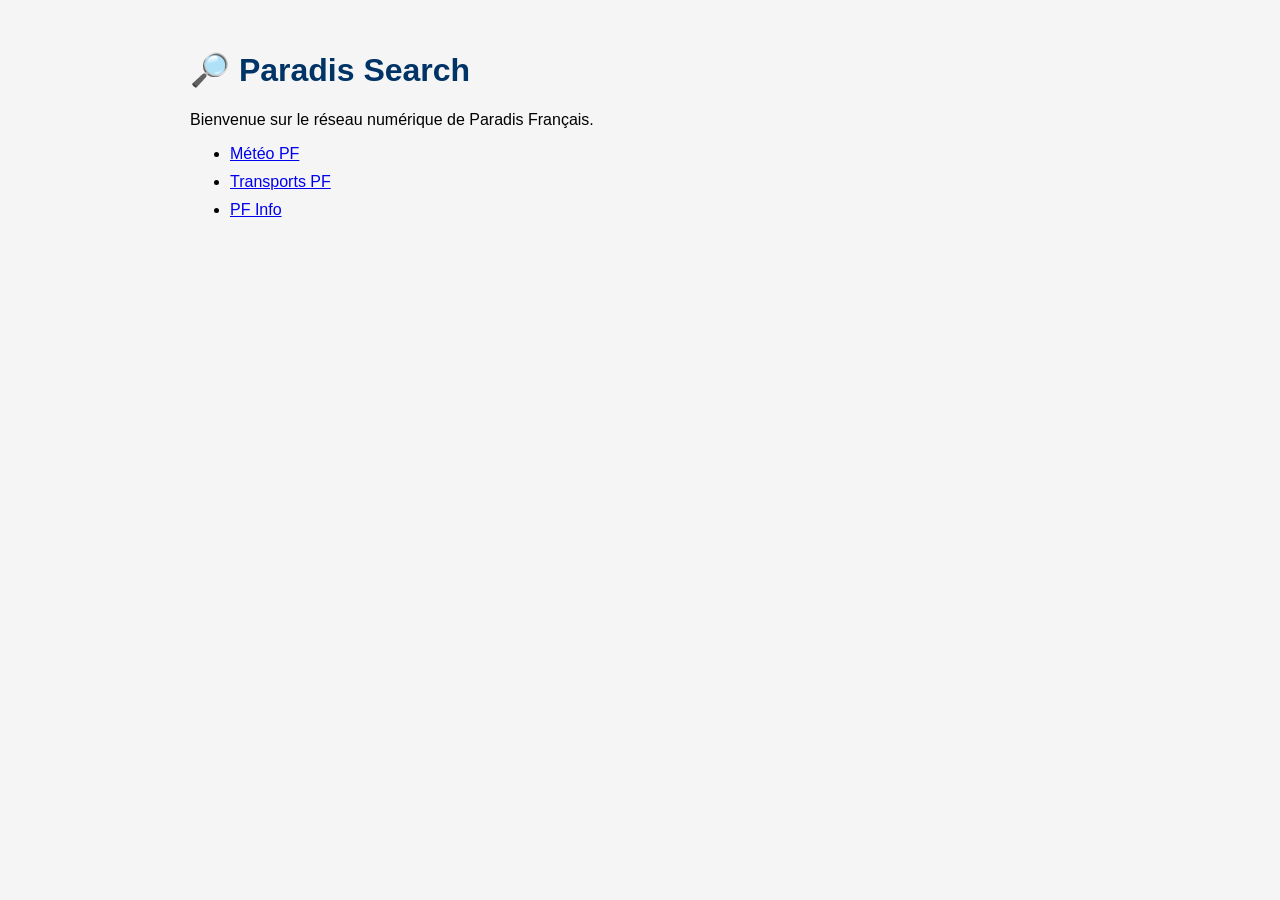
==== index.html @ ff1079b0 "Add files via upload" ====
<!DOCTYPE html>
<html lang="fr">
<head>
<meta charset="UTF-8">
<title>Paradis Search</title>
<link rel="stylesheet" href="style.css">
</head>
<body>
<h1>🔎 Paradis Search</h1>
<p>Bienvenue sur le réseau numérique de Paradis Français.</p>
<ul>
<li><a href="meteo.html">Météo PF</a></li>
<li><a href="transports.html">Transports PF</a></li>
<li><a href="pfinfo.html">PF Info</a></li>
</ul>
</body>
</html>
---- style.css ----
body{font-family:Arial,sans-serif;max-width:900px;margin:auto;padding:30px;background:#f5f5f5;}h1{color:#003366;}a{display:block;margin:10px 0;}
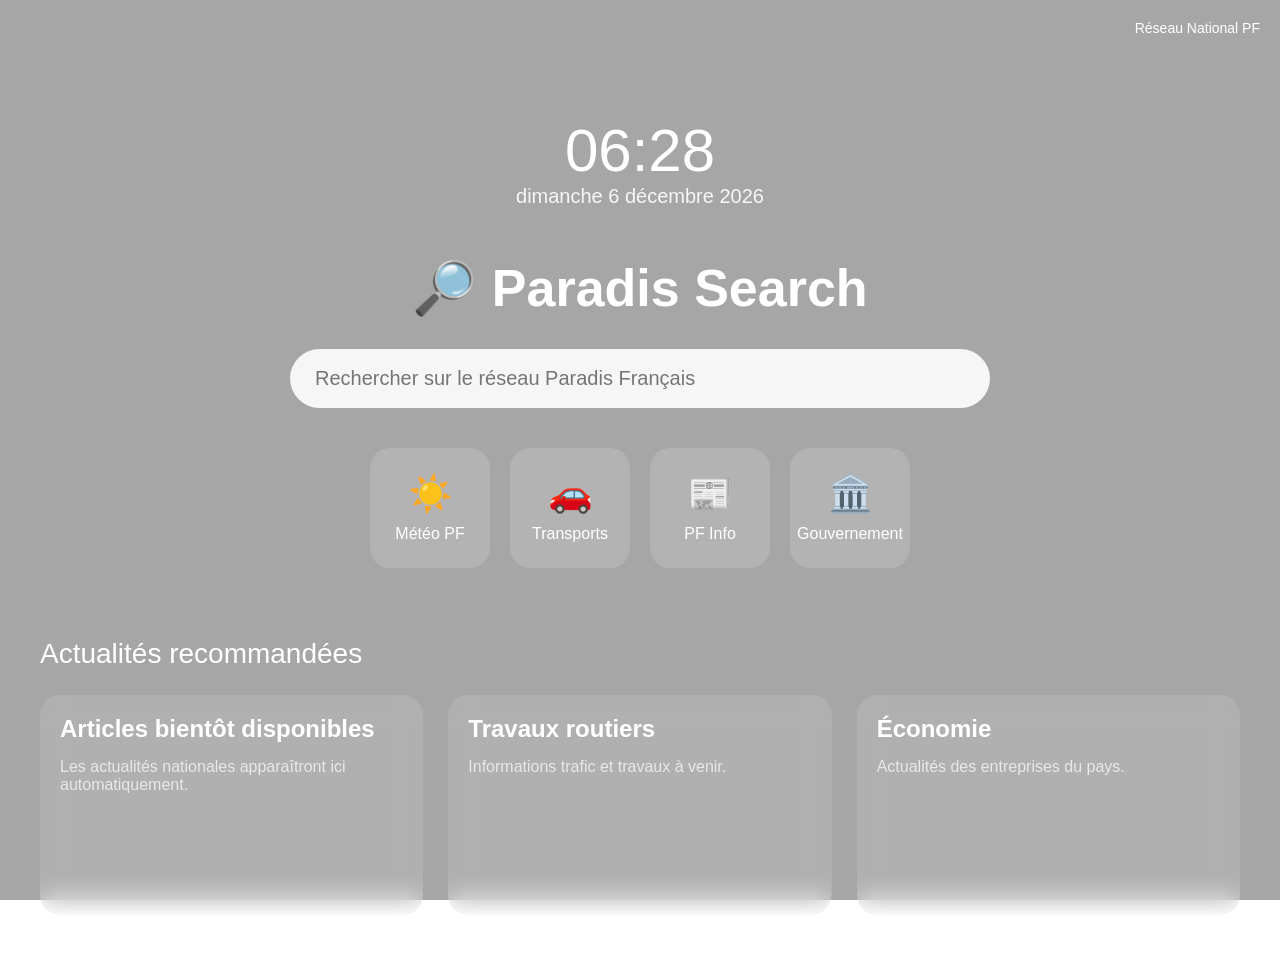
==== commit 05dc1eae: "Update index.html" ====
--- a/index.html
+++ b/index.html
@@ -1,17 +1,248 @@
 <!DOCTYPE html>
 <html lang="fr">
 <head>
-<meta charset="UTF-8">
-<title>Paradis Search</title>
-<link rel="stylesheet" href="style.css">
+    <meta charset="UTF-8">
+    <meta name="viewport" content="width=device-width, initial-scale=1.0">
+    <title>Nouvel onglet - Paradis Search</title>
+
+    <style>
+        *{
+            margin:0;
+            padding:0;
+            box-sizing:border-box;
+            font-family:Segoe UI, Arial, sans-serif;
+        }
+
+        body{
+            min-height:100vh;
+            background-image:url("https://images.unsplash.com/photo-1506744038136-46273834b3fb");
+            background-size:cover;
+            background-position:center;
+            color:white;
+
+            display:flex;
+            flex-direction:column;
+            align-items:center;
+        }
+
+        body::before{
+            content:"";
+            position:fixed;
+            inset:0;
+            background:rgba(0,0,0,0.35);
+            backdrop-filter:blur(4px);
+            z-index:-1;
+        }
+
+        .header{
+            width:100%;
+            display:flex;
+            justify-content:flex-end;
+            padding:20px;
+            font-size:14px;
+        }
+
+        .clock{
+            font-size:60px;
+            font-weight:300;
+            margin-top:60px;
+        }
+
+        .date{
+            font-size:20px;
+            opacity:0.9;
+            margin-bottom:50px;
+        }
+
+        .logo{
+            font-size:52px;
+            font-weight:600;
+            margin-bottom:30px;
+        }
+
+        .search-container{
+            width:min(700px,90%);
+            position:relative;
+        }
+
+        .search-bar{
+            width:100%;
+            padding:18px 25px;
+            border:none;
+            border-radius:40px;
+            font-size:20px;
+            outline:none;
+            background:rgba(255,255,255,0.9);
+            color:#222;
+        }
+
+        .shortcuts{
+            margin-top:40px;
+            display:grid;
+            grid-template-columns:repeat(4,1fr);
+            gap:20px;
+        }
+
+        .shortcut{
+            width:120px;
+            height:120px;
+            border-radius:20px;
+            background:rgba(255,255,255,0.15);
+            backdrop-filter:blur(10px);
+
+            display:flex;
+            flex-direction:column;
+            justify-content:center;
+            align-items:center;
+
+            cursor:pointer;
+            transition:0.2s;
+            text-decoration:none;
+            color:white;
+        }
+
+        .shortcut:hover{
+            transform:translateY(-5px);
+            background:rgba(255,255,255,0.25);
+        }
+
+        .icon{
+            font-size:36px;
+            margin-bottom:10px;
+        }
+
+        .news-section{
+            width:min(1200px,95%);
+            margin-top:70px;
+            margin-bottom:50px;
+        }
+
+        .news-title{
+            font-size:28px;
+            margin-bottom:25px;
+        }
+
+        .news-grid{
+            display:grid;
+            grid-template-columns:repeat(auto-fit,minmax(300px,1fr));
+            gap:25px;
+        }
+
+        .news-card{
+            height:220px;
+            background:rgba(255,255,255,0.12);
+            backdrop-filter:blur(12px);
+            border-radius:20px;
+            padding:20px;
+        }
+
+        .placeholder{
+            opacity:0.7;
+            margin-top:15px;
+        }
+    </style>
 </head>
+
 <body>
-<h1>🔎 Paradis Search</h1>
-<p>Bienvenue sur le réseau numérique de Paradis Français.</p>
-<ul>
-<li><a href="meteo.html">Météo PF</a></li>
-<li><a href="transports.html">Transports PF</a></li>
-<li><a href="pfinfo.html">PF Info</a></li>
-</ul>
+
+<div class="header">
+    Réseau National PF
+</div>
+
+<div class="clock" id="clock"></div>
+<div class="date" id="date"></div>
+
+<div class="logo">
+    🔎 Paradis Search
+</div>
+
+<div class="search-container">
+    <input class="search-bar"
+           type="text"
+           placeholder="Rechercher sur le réseau Paradis Français">
+</div>
+
+<div class="shortcuts">
+
+    <a class="shortcut" href="meteo.html">
+        <div class="icon">☀️</div>
+        <div>Météo PF</div>
+    </a>
+
+    <a class="shortcut" href="transports.html">
+        <div class="icon">🚗</div>
+        <div>Transports</div>
+    </a>
+
+    <a class="shortcut" href="pfinfo.html">
+        <div class="icon">📰</div>
+        <div>PF Info</div>
+    </a>
+
+    <a class="shortcut" href="#">
+        <div class="icon">🏛️</div>
+        <div>Gouvernement</div>
+    </a>
+
+</div>
+
+<div class="news-section">
+
+    <div class="news-title">
+        Actualités recommandées
+    </div>
+
+    <div class="news-grid">
+
+        <div class="news-card">
+            <h2>Articles bientôt disponibles</h2>
+            <div class="placeholder">
+                Les actualités nationales apparaîtront ici automatiquement.
+            </div>
+        </div>
+
+        <div class="news-card">
+            <h2>Travaux routiers</h2>
+            <div class="placeholder">
+                Informations trafic et travaux à venir.
+            </div>
+        </div>
+
+        <div class="news-card">
+            <h2>Économie</h2>
+            <div class="placeholder">
+                Actualités des entreprises du pays.
+            </div>
+        </div>
+
+    </div>
+
+</div>
+
+<script>
+
+function updateClock(){
+    const now = new Date();
+
+    document.getElementById("clock").innerHTML =
+        now.toLocaleTimeString('fr-FR',{
+            hour:'2-digit',
+            minute:'2-digit'
+        });
+
+    document.getElementById("date").innerHTML =
+        now.toLocaleDateString('fr-FR',{
+            weekday:'long',
+            day:'numeric',
+            month:'long',
+            year:'numeric'
+        });
+}
+
+updateClock();
+setInterval(updateClock,1000);
+
+</script>
+
 </body>
-</html>+</html>
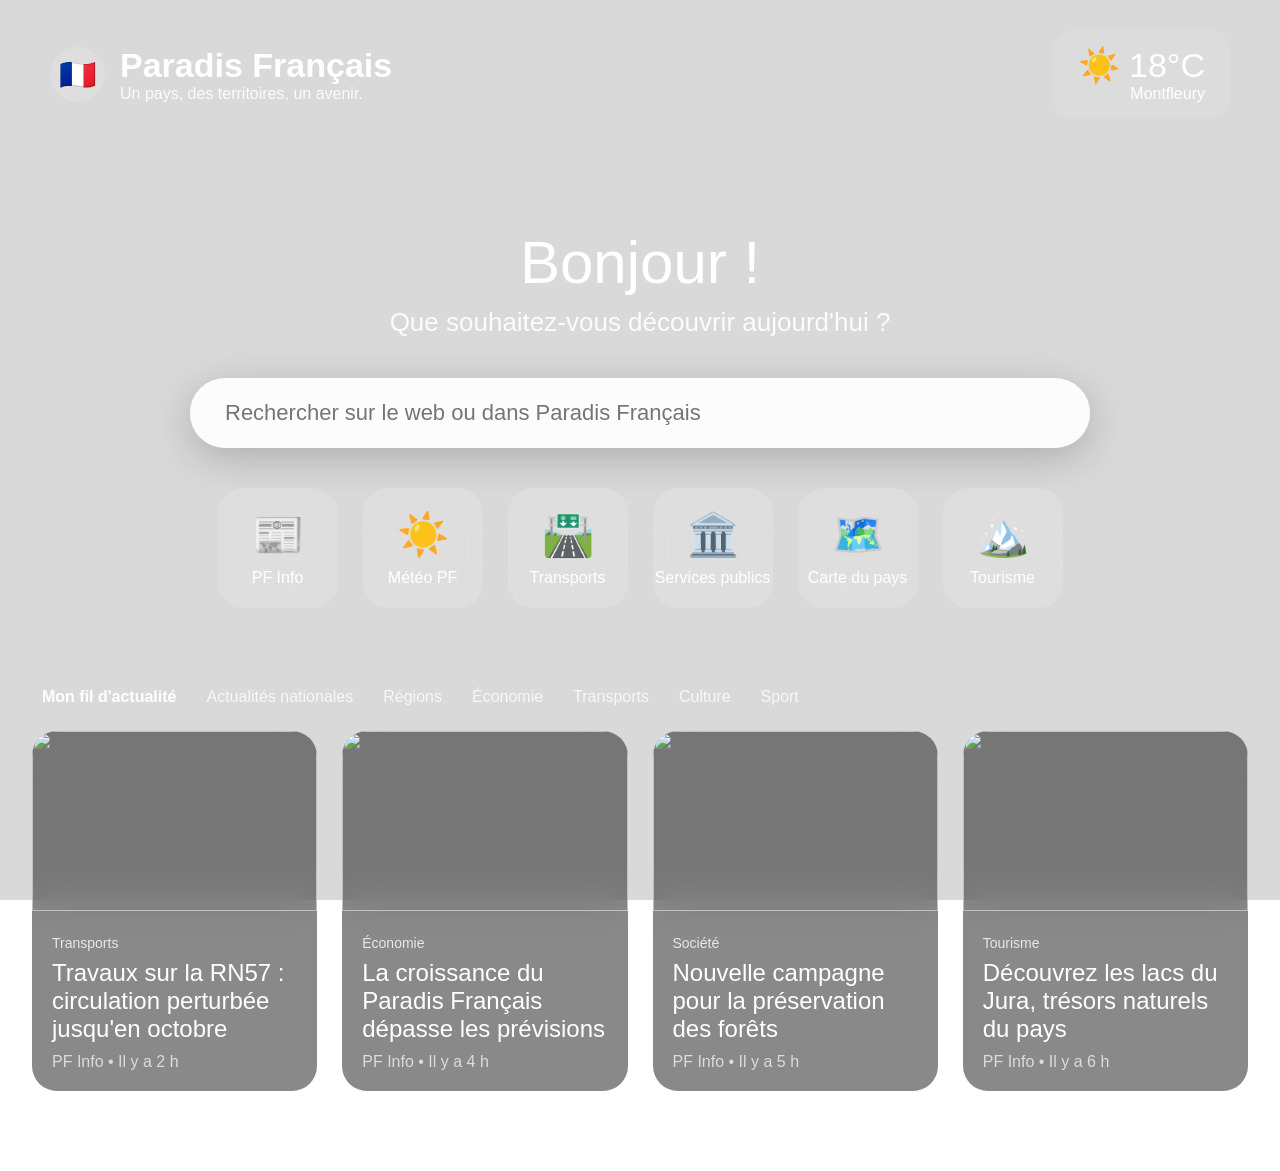
==== commit 0c700967: "Update index.html" ====
--- a/index.html
+++ b/index.html
@@ -1,248 +1,407 @@
 <!DOCTYPE html>
 <html lang="fr">
 <head>
-    <meta charset="UTF-8">
-    <meta name="viewport" content="width=device-width, initial-scale=1.0">
-    <title>Nouvel onglet - Paradis Search</title>
-
-    <style>
-        *{
-            margin:0;
-            padding:0;
-            box-sizing:border-box;
-            font-family:Segoe UI, Arial, sans-serif;
-        }
-
-        body{
-            min-height:100vh;
-            background-image:url("https://images.unsplash.com/photo-1506744038136-46273834b3fb");
-            background-size:cover;
-            background-position:center;
-            color:white;
-
-            display:flex;
-            flex-direction:column;
-            align-items:center;
-        }
-
-        body::before{
-            content:"";
-            position:fixed;
-            inset:0;
-            background:rgba(0,0,0,0.35);
-            backdrop-filter:blur(4px);
-            z-index:-1;
-        }
-
-        .header{
-            width:100%;
-            display:flex;
-            justify-content:flex-end;
-            padding:20px;
-            font-size:14px;
-        }
-
-        .clock{
-            font-size:60px;
-            font-weight:300;
-            margin-top:60px;
-        }
-
-        .date{
-            font-size:20px;
-            opacity:0.9;
-            margin-bottom:50px;
-        }
-
-        .logo{
-            font-size:52px;
-            font-weight:600;
-            margin-bottom:30px;
-        }
-
-        .search-container{
-            width:min(700px,90%);
-            position:relative;
-        }
-
-        .search-bar{
-            width:100%;
-            padding:18px 25px;
-            border:none;
-            border-radius:40px;
-            font-size:20px;
-            outline:none;
-            background:rgba(255,255,255,0.9);
-            color:#222;
-        }
-
-        .shortcuts{
-            margin-top:40px;
-            display:grid;
-            grid-template-columns:repeat(4,1fr);
-            gap:20px;
-        }
-
-        .shortcut{
-            width:120px;
-            height:120px;
-            border-radius:20px;
-            background:rgba(255,255,255,0.15);
-            backdrop-filter:blur(10px);
-
-            display:flex;
-            flex-direction:column;
-            justify-content:center;
-            align-items:center;
-
-            cursor:pointer;
-            transition:0.2s;
-            text-decoration:none;
-            color:white;
-        }
-
-        .shortcut:hover{
-            transform:translateY(-5px);
-            background:rgba(255,255,255,0.25);
-        }
-
-        .icon{
-            font-size:36px;
-            margin-bottom:10px;
-        }
-
-        .news-section{
-            width:min(1200px,95%);
-            margin-top:70px;
-            margin-bottom:50px;
-        }
-
-        .news-title{
-            font-size:28px;
-            margin-bottom:25px;
-        }
-
-        .news-grid{
-            display:grid;
-            grid-template-columns:repeat(auto-fit,minmax(300px,1fr));
-            gap:25px;
-        }
-
-        .news-card{
-            height:220px;
-            background:rgba(255,255,255,0.12);
-            backdrop-filter:blur(12px);
-            border-radius:20px;
-            padding:20px;
-        }
-
-        .placeholder{
-            opacity:0.7;
-            margin-top:15px;
-        }
-    </style>
+<meta charset="UTF-8">
+<meta name="viewport" content="width=device-width, initial-scale=1.0">
+
+<title>Nouvel onglet - Paradis Français</title>
+
+<style>
+
+*{
+    margin:0;
+    padding:0;
+    box-sizing:border-box;
+    font-family: "Segoe UI", sans-serif;
+}
+
+body{
+    min-height:100vh;
+    color:white;
+    overflow-x:hidden;
+
+    background-image:url("background.jpg");
+    background-size:cover;
+    background-position:center;
+    background-attachment:fixed;
+}
+
+body::before{
+    content:"";
+    position:fixed;
+    inset:0;
+    background:rgba(0,0,0,0.15);
+    z-index:-1;
+}
+
+.header{
+    display:flex;
+    justify-content:space-between;
+    padding:30px 50px;
+}
+
+.brand{
+    display:flex;
+    align-items:center;
+    gap:15px;
+}
+
+.logo{
+    width:55px;
+    height:55px;
+    border-radius:50%;
+    background:rgba(255,255,255,0.15);
+    backdrop-filter:blur(15px);
+
+    display:flex;
+    justify-content:center;
+    align-items:center;
+
+    font-size:30px;
+}
+
+.brand-text h1{
+    font-size:34px;
+    font-weight:600;
+}
+
+.brand-text p{
+    opacity:0.9;
+}
+
+.weather{
+    text-align:right;
+    backdrop-filter:blur(20px);
+    background:rgba(255,255,255,0.1);
+    padding:15px 25px;
+    border-radius:20px;
+}
+
+.weather-temp{
+    font-size:34px;
+}
+
+.hero{
+    text-align:center;
+    margin-top:80px;
+}
+
+.hero h1{
+    font-size:60px;
+    font-weight:300;
+}
+
+.hero p{
+    font-size:26px;
+    margin-top:10px;
+    opacity:0.9;
+}
+
+.search{
+    margin:40px auto;
+    width:min(900px,90%);
+}
+
+.search input{
+    width:100%;
+    border:none;
+    outline:none;
+    border-radius:40px;
+    padding:22px 35px;
+
+    font-size:22px;
+
+    background:rgba(255,255,255,0.92);
+
+    box-shadow:0 10px 40px rgba(0,0,0,0.2);
+}
+
+.shortcuts{
+    display:flex;
+    justify-content:center;
+    flex-wrap:wrap;
+    gap:25px;
+    margin-top:30px;
+}
+
+.shortcut{
+    width:120px;
+    height:120px;
+
+    background:rgba(255,255,255,0.15);
+    backdrop-filter:blur(20px);
+
+    border-radius:25px;
+
+    display:flex;
+    flex-direction:column;
+    justify-content:center;
+    align-items:center;
+
+    text-decoration:none;
+    color:white;
+
+    transition:0.2s;
+}
+
+.shortcut:hover{
+    transform:translateY(-6px);
+    background:rgba(255,255,255,0.25);
+}
+
+.shortcut-icon{
+    font-size:42px;
+    margin-bottom:10px;
+}
+
+.news-container{
+    width:min(1400px,95%);
+    margin:80px auto;
+}
+
+.news-header{
+    display:flex;
+    gap:30px;
+    margin-bottom:25px;
+    padding-left:10px;
+}
+
+.news-header div{
+    cursor:pointer;
+    opacity:0.8;
+}
+
+.news-header .active{
+    opacity:1;
+    font-weight:bold;
+}
+
+.news-grid{
+    display:grid;
+    grid-template-columns:repeat(auto-fit,minmax(280px,1fr));
+    gap:25px;
+}
+
+.news-card{
+    overflow:hidden;
+
+    border-radius:25px;
+
+    background:rgba(20,20,20,0.5);
+    backdrop-filter:blur(20px);
+
+    transition:0.2s;
+}
+
+.news-card:hover{
+    transform:translateY(-5px);
+}
+
+.news-card img{
+    width:100%;
+    height:180px;
+    object-fit:cover;
+}
+
+.news-content{
+    padding:20px;
+}
+
+.news-category{
+    font-size:14px;
+    opacity:0.8;
+    margin-bottom:8px;
+}
+
+.news-title{
+    font-size:24px;
+    margin-bottom:10px;
+}
+
+.news-meta{
+    opacity:0.7;
+}
+
+</style>
 </head>
 
 <body>
 
 <div class="header">
-    Réseau National PF
+
+    <div class="brand">
+
+        <div class="logo">
+            🇫🇷
+        </div>
+
+        <div class="brand-text">
+            <h1>Paradis Français</h1>
+            <p>Un pays, des territoires, un avenir.</p>
+        </div>
+
+    </div>
+
+    <div class="weather">
+        <div class="weather-temp">☀️ 18°C</div>
+        <div>Montfleury</div>
+    </div>
+
 </div>
 
-<div class="clock" id="clock"></div>
-<div class="date" id="date"></div>
-
-<div class="logo">
-    🔎 Paradis Search
+<div class="hero">
+
+    <h1>Bonjour !</h1>
+
+    <p>
+        Que souhaitez-vous découvrir aujourd'hui ?
+    </p>
+
+    <div class="search">
+        <input
+            type="text"
+            placeholder="Rechercher sur le web ou dans Paradis Français">
+    </div>
+
 </div>
 
-<div class="search-container">
-    <input class="search-bar"
-           type="text"
-           placeholder="Rechercher sur le réseau Paradis Français">
+<div class="shortcuts">
+
+    <a class="shortcut" href="pfinfo.html">
+        <div class="shortcut-icon">📰</div>
+        PF Info
+    </a>
+
+    <a class="shortcut" href="meteo.html">
+        <div class="shortcut-icon">☀️</div>
+        Météo PF
+    </a>
+
+    <a class="shortcut" href="transports.html">
+        <div class="shortcut-icon">🛣️</div>
+        Transports
+    </a>
+
+    <a class="shortcut" href="services.html">
+        <div class="shortcut-icon">🏛️</div>
+        Services publics
+    </a>
+
+    <a class="shortcut" href="carte.html">
+        <div class="shortcut-icon">🗺️</div>
+        Carte du pays
+    </a>
+
+    <a class="shortcut" href="tourisme.html">
+        <div class="shortcut-icon">🏔️</div>
+        Tourisme
+    </a>
+
 </div>
 
-<div class="shortcuts">
-
-    <a class="shortcut" href="meteo.html">
-        <div class="icon">☀️</div>
-        <div>Météo PF</div>
-    </a>
-
-    <a class="shortcut" href="transports.html">
-        <div class="icon">🚗</div>
+<div class="news-container">
+
+    <div class="news-header">
+        <div class="active">Mon fil d'actualité</div>
+        <div>Actualités nationales</div>
+        <div>Régions</div>
+        <div>Économie</div>
         <div>Transports</div>
-    </a>
-
-    <a class="shortcut" href="pfinfo.html">
-        <div class="icon">📰</div>
-        <div>PF Info</div>
-    </a>
-
-    <a class="shortcut" href="#">
-        <div class="icon">🏛️</div>
-        <div>Gouvernement</div>
-    </a>
+        <div>Culture</div>
+        <div>Sport</div>
+    </div>
+
+    <div class="news-grid">
+
+        <div class="news-card">
+
+            <img src="img/rn57.jpg">
+
+            <div class="news-content">
+                <div class="news-category">
+                    Transports
+                </div>
+
+                <div class="news-title">
+                    Travaux sur la RN57 : circulation perturbée jusqu'en octobre
+                </div>
+
+                <div class="news-meta">
+                    PF Info • Il y a 2 h
+                </div>
+            </div>
+
+        </div>
+
+        <div class="news-card">
+
+            <img src="img/economie.jpg">
+
+            <div class="news-content">
+
+                <div class="news-category">
+                    Économie
+                </div>
+
+                <div class="news-title">
+                    La croissance du Paradis Français dépasse les prévisions
+                </div>
+
+                <div class="news-meta">
+                    PF Info • Il y a 4 h
+                </div>
+
+            </div>
+
+        </div>
+
+        <div class="news-card">
+
+            <img src="img/foret.jpg">
+
+            <div class="news-content">
+
+                <div class="news-category">
+                    Société
+                </div>
+
+                <div class="news-title">
+                    Nouvelle campagne pour la préservation des forêts
+                </div>
+
+                <div class="news-meta">
+                    PF Info • Il y a 5 h
+                </div>
+
+            </div>
+
+        </div>
+
+        <div class="news-card">
+
+            <img src="img/tourisme.jpg">
+
+            <div class="news-content">
+
+                <div class="news-category">
+                    Tourisme
+                </div>
+
+                <div class="news-title">
+                    Découvrez les lacs du Jura, trésors naturels du pays
+                </div>
+
+                <div class="news-meta">
+                    PF Info • Il y a 6 h
+                </div>
+
+            </div>
+
+        </div>
+
+    </div>
 
 </div>
-
-<div class="news-section">
-
-    <div class="news-title">
-        Actualités recommandées
-    </div>
-
-    <div class="news-grid">
-
-        <div class="news-card">
-            <h2>Articles bientôt disponibles</h2>
-            <div class="placeholder">
-                Les actualités nationales apparaîtront ici automatiquement.
-            </div>
-        </div>
-
-        <div class="news-card">
-            <h2>Travaux routiers</h2>
-            <div class="placeholder">
-                Informations trafic et travaux à venir.
-            </div>
-        </div>
-
-        <div class="news-card">
-            <h2>Économie</h2>
-            <div class="placeholder">
-                Actualités des entreprises du pays.
-            </div>
-        </div>
-
-    </div>
-
-</div>
-
-<script>
-
-function updateClock(){
-    const now = new Date();
-
-    document.getElementById("clock").innerHTML =
-        now.toLocaleTimeString('fr-FR',{
-            hour:'2-digit',
-            minute:'2-digit'
-        });
-
-    document.getElementById("date").innerHTML =
-        now.toLocaleDateString('fr-FR',{
-            weekday:'long',
-            day:'numeric',
-            month:'long',
-            year:'numeric'
-        });
-}
-
-updateClock();
-setInterval(updateClock,1000);
-
-</script>
 
 </body>
 </html>
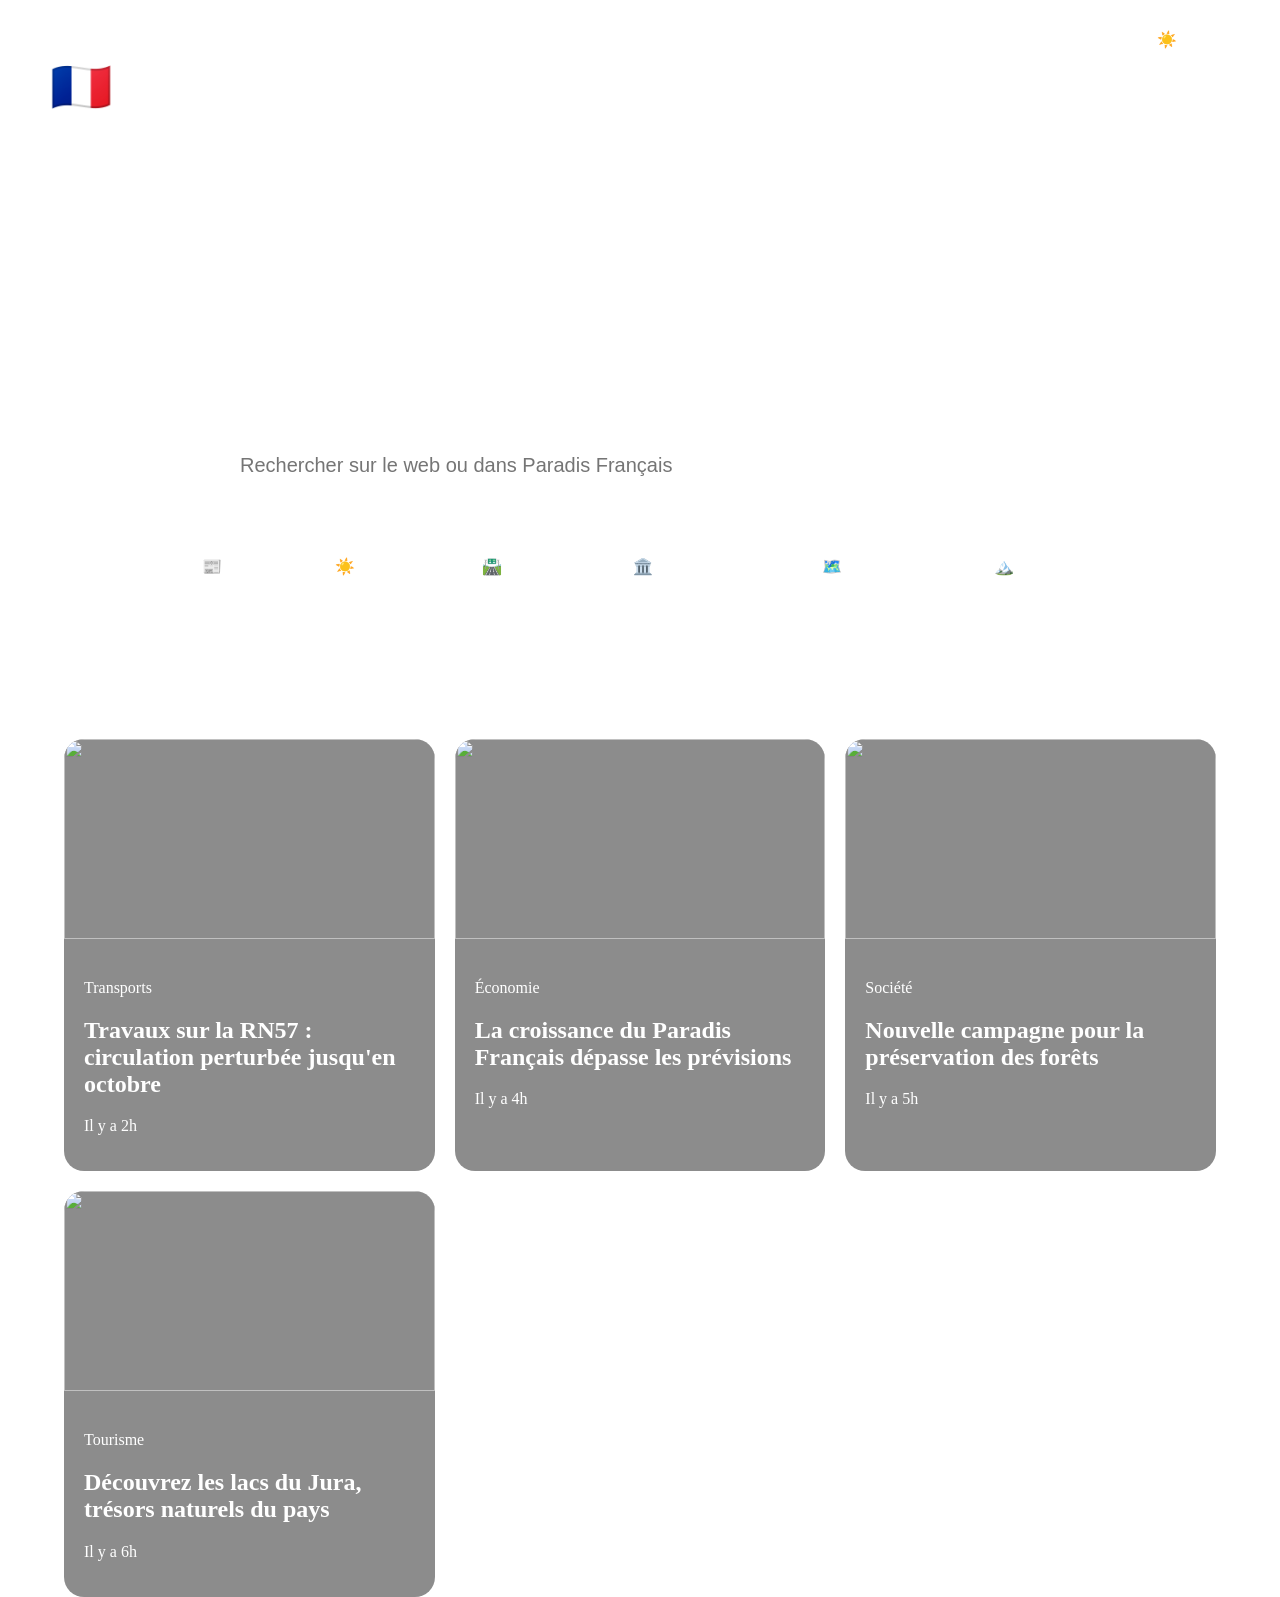
==== commit 37b23b77: "Add files via upload" ====
--- a/index.html
+++ b/index.html
@@ -1,407 +1,72 @@
 <!DOCTYPE html>
 <html lang="fr">
+
 <head>
-<meta charset="UTF-8">
-<meta name="viewport" content="width=device-width, initial-scale=1.0">
+    <meta charset="UTF-8">
+    <meta name="viewport" content="width=device-width, initial-scale=1.0">
+    <title>Nouvel onglet - Paradis Français</title>
 
-<title>Nouvel onglet - Paradis Français</title>
-
-<style>
-
-*{
-    margin:0;
-    padding:0;
-    box-sizing:border-box;
-    font-family: "Segoe UI", sans-serif;
-}
-
-body{
-    min-height:100vh;
-    color:white;
-    overflow-x:hidden;
-
-    background-image:url("background.jpg");
-    background-size:cover;
-    background-position:center;
-    background-attachment:fixed;
-}
-
-body::before{
-    content:"";
-    position:fixed;
-    inset:0;
-    background:rgba(0,0,0,0.15);
-    z-index:-1;
-}
-
-.header{
-    display:flex;
-    justify-content:space-between;
-    padding:30px 50px;
-}
-
-.brand{
-    display:flex;
-    align-items:center;
-    gap:15px;
-}
-
-.logo{
-    width:55px;
-    height:55px;
-    border-radius:50%;
-    background:rgba(255,255,255,0.15);
-    backdrop-filter:blur(15px);
-
-    display:flex;
-    justify-content:center;
-    align-items:center;
-
-    font-size:30px;
-}
-
-.brand-text h1{
-    font-size:34px;
-    font-weight:600;
-}
-
-.brand-text p{
-    opacity:0.9;
-}
-
-.weather{
-    text-align:right;
-    backdrop-filter:blur(20px);
-    background:rgba(255,255,255,0.1);
-    padding:15px 25px;
-    border-radius:20px;
-}
-
-.weather-temp{
-    font-size:34px;
-}
-
-.hero{
-    text-align:center;
-    margin-top:80px;
-}
-
-.hero h1{
-    font-size:60px;
-    font-weight:300;
-}
-
-.hero p{
-    font-size:26px;
-    margin-top:10px;
-    opacity:0.9;
-}
-
-.search{
-    margin:40px auto;
-    width:min(900px,90%);
-}
-
-.search input{
-    width:100%;
-    border:none;
-    outline:none;
-    border-radius:40px;
-    padding:22px 35px;
-
-    font-size:22px;
-
-    background:rgba(255,255,255,0.92);
-
-    box-shadow:0 10px 40px rgba(0,0,0,0.2);
-}
-
-.shortcuts{
-    display:flex;
-    justify-content:center;
-    flex-wrap:wrap;
-    gap:25px;
-    margin-top:30px;
-}
-
-.shortcut{
-    width:120px;
-    height:120px;
-
-    background:rgba(255,255,255,0.15);
-    backdrop-filter:blur(20px);
-
-    border-radius:25px;
-
-    display:flex;
-    flex-direction:column;
-    justify-content:center;
-    align-items:center;
-
-    text-decoration:none;
-    color:white;
-
-    transition:0.2s;
-}
-
-.shortcut:hover{
-    transform:translateY(-6px);
-    background:rgba(255,255,255,0.25);
-}
-
-.shortcut-icon{
-    font-size:42px;
-    margin-bottom:10px;
-}
-
-.news-container{
-    width:min(1400px,95%);
-    margin:80px auto;
-}
-
-.news-header{
-    display:flex;
-    gap:30px;
-    margin-bottom:25px;
-    padding-left:10px;
-}
-
-.news-header div{
-    cursor:pointer;
-    opacity:0.8;
-}
-
-.news-header .active{
-    opacity:1;
-    font-weight:bold;
-}
-
-.news-grid{
-    display:grid;
-    grid-template-columns:repeat(auto-fit,minmax(280px,1fr));
-    gap:25px;
-}
-
-.news-card{
-    overflow:hidden;
-
-    border-radius:25px;
-
-    background:rgba(20,20,20,0.5);
-    backdrop-filter:blur(20px);
-
-    transition:0.2s;
-}
-
-.news-card:hover{
-    transform:translateY(-5px);
-}
-
-.news-card img{
-    width:100%;
-    height:180px;
-    object-fit:cover;
-}
-
-.news-content{
-    padding:20px;
-}
-
-.news-category{
-    font-size:14px;
-    opacity:0.8;
-    margin-bottom:8px;
-}
-
-.news-title{
-    font-size:24px;
-    margin-bottom:10px;
-}
-
-.news-meta{
-    opacity:0.7;
-}
-
-</style>
+    <link rel="stylesheet" href="style.css">
 </head>
 
 <body>
 
-<div class="header">
+<header>
 
     <div class="brand">
+        <div class="logo">🇫🇷</div>
 
-        <div class="logo">
-            🇫🇷
-        </div>
-
-        <div class="brand-text">
+        <div>
             <h1>Paradis Français</h1>
             <p>Un pays, des territoires, un avenir.</p>
         </div>
-
     </div>
 
     <div class="weather">
-        <div class="weather-temp">☀️ 18°C</div>
-        <div>Montfleury</div>
+        ☀️ 18°C<br>
+        Montfleury
     </div>
 
-</div>
+</header>
 
-<div class="hero">
+<section class="hero">
 
-    <h1>Bonjour !</h1>
+    <h2>Bonjour !</h2>
 
-    <p>
-        Que souhaitez-vous découvrir aujourd'hui ?
-    </p>
+    <p>Que souhaitez-vous découvrir aujourd'hui ?</p>
 
-    <div class="search">
-        <input
+    <input
             type="text"
+            class="search"
             placeholder="Rechercher sur le web ou dans Paradis Français">
-    </div>
 
-</div>
+</section>
 
-<div class="shortcuts">
+<section class="shortcuts">
 
-    <a class="shortcut" href="pfinfo.html">
-        <div class="shortcut-icon">📰</div>
-        PF Info
-    </a>
+    <a href="pfinfo.html">📰 PF Info</a>
+    <a href="meteo.html">☀️ Météo PF</a>
+    <a href="transports.html">🛣️ Transports</a>
+    <a href="services.html">🏛️ Services publics</a>
+    <a href="carte.html">🗺️ Carte du pays</a>
+    <a href="tourisme.html">🏔️ Tourisme</a>
 
-    <a class="shortcut" href="meteo.html">
-        <div class="shortcut-icon">☀️</div>
-        Météo PF
-    </a>
+</section>
 
-    <a class="shortcut" href="transports.html">
-        <div class="shortcut-icon">🛣️</div>
-        Transports
-    </a>
+<section class="categories">
 
-    <a class="shortcut" href="services.html">
-        <div class="shortcut-icon">🏛️</div>
-        Services publics
-    </a>
+    <button onclick="filtrer('Tous')">Mon fil</button>
+    <button onclick="filtrer('Transports')">Transports</button>
+    <button onclick="filtrer('Économie')">Économie</button>
+    <button onclick="filtrer('Société')">Société</button>
+    <button onclick="filtrer('Tourisme')">Tourisme</button>
 
-    <a class="shortcut" href="carte.html">
-        <div class="shortcut-icon">🗺️</div>
-        Carte du pays
-    </a>
+</section>
 
-    <a class="shortcut" href="tourisme.html">
-        <div class="shortcut-icon">🏔️</div>
-        Tourisme
-    </a>
+<section id="articles" class="articles"></section>
 
-</div>
-
-<div class="news-container">
-
-    <div class="news-header">
-        <div class="active">Mon fil d'actualité</div>
-        <div>Actualités nationales</div>
-        <div>Régions</div>
-        <div>Économie</div>
-        <div>Transports</div>
-        <div>Culture</div>
-        <div>Sport</div>
-    </div>
-
-    <div class="news-grid">
-
-        <div class="news-card">
-
-            <img src="img/rn57.jpg">
-
-            <div class="news-content">
-                <div class="news-category">
-                    Transports
-                </div>
-
-                <div class="news-title">
-                    Travaux sur la RN57 : circulation perturbée jusqu'en octobre
-                </div>
-
-                <div class="news-meta">
-                    PF Info • Il y a 2 h
-                </div>
-            </div>
-
-        </div>
-
-        <div class="news-card">
-
-            <img src="img/economie.jpg">
-
-            <div class="news-content">
-
-                <div class="news-category">
-                    Économie
-                </div>
-
-                <div class="news-title">
-                    La croissance du Paradis Français dépasse les prévisions
-                </div>
-
-                <div class="news-meta">
-                    PF Info • Il y a 4 h
-                </div>
-
-            </div>
-
-        </div>
-
-        <div class="news-card">
-
-            <img src="img/foret.jpg">
-
-            <div class="news-content">
-
-                <div class="news-category">
-                    Société
-                </div>
-
-                <div class="news-title">
-                    Nouvelle campagne pour la préservation des forêts
-                </div>
-
-                <div class="news-meta">
-                    PF Info • Il y a 5 h
-                </div>
-
-            </div>
-
-        </div>
-
-        <div class="news-card">
-
-            <img src="img/tourisme.jpg">
-
-            <div class="news-content">
-
-                <div class="news-category">
-                    Tourisme
-                </div>
-
-                <div class="news-title">
-                    Découvrez les lacs du Jura, trésors naturels du pays
-                </div>
-
-                <div class="news-meta">
-                    PF Info • Il y a 6 h
-                </div>
-
-            </div>
-
-        </div>
-
-    </div>
-
-</div>
+<script src="articles.js"></script>
 
 </body>
-</html>
+
+</html>
--- a/style.css
+++ b/style.css
@@ -0,0 +1,115 @@
+body{
+    margin:0;
+    font-family:Segoe UI;
+    color:white;
+
+    background-image:url("img/background.jpg");
+    background-size:cover;
+    background-position:center;
+    background-attachment:fixed;
+}
+
+header{
+    display:flex;
+    justify-content:space-between;
+    padding:30px 50px;
+}
+
+.brand{
+    display:flex;
+    align-items:center;
+    gap:15px;
+}
+
+.logo{
+    font-size:50px;
+}
+
+.hero{
+    text-align:center;
+    margin-top:60px;
+}
+
+.hero h2{
+    font-size:60px;
+}
+
+.hero p{
+    font-size:24px;
+}
+
+.search{
+    width:800px;
+    max-width:90%;
+    margin-top:30px;
+    padding:20px;
+    border:none;
+    border-radius:40px;
+    font-size:20px;
+}
+
+.shortcuts{
+    display:flex;
+    justify-content:center;
+    gap:20px;
+    margin-top:40px;
+    flex-wrap:wrap;
+}
+
+.shortcuts a{
+    text-decoration:none;
+    color:white;
+
+    padding:20px;
+    border-radius:20px;
+
+    background:rgba(255,255,255,0.15);
+    backdrop-filter:blur(10px);
+}
+
+.categories{
+    margin:60px;
+    display:flex;
+    gap:20px;
+    justify-content:center;
+}
+
+.categories button{
+    border:none;
+    background:none;
+    color:white;
+    cursor:pointer;
+    font-size:18px;
+}
+
+.articles{
+    display:grid;
+    grid-template-columns:repeat(auto-fit,minmax(300px,1fr));
+    gap:20px;
+
+    width:90%;
+    margin:auto;
+}
+
+.card{
+    background:rgba(0,0,0,0.45);
+    backdrop-filter:blur(10px);
+
+    border-radius:20px;
+    overflow:hidden;
+}
+
+.card img{
+    width:100%;
+    height:200px;
+    object-fit:cover;
+}
+
+.card-content{
+    padding:20px;
+}
+
+.card a{
+    color:white;
+    text-decoration:none;
+}
